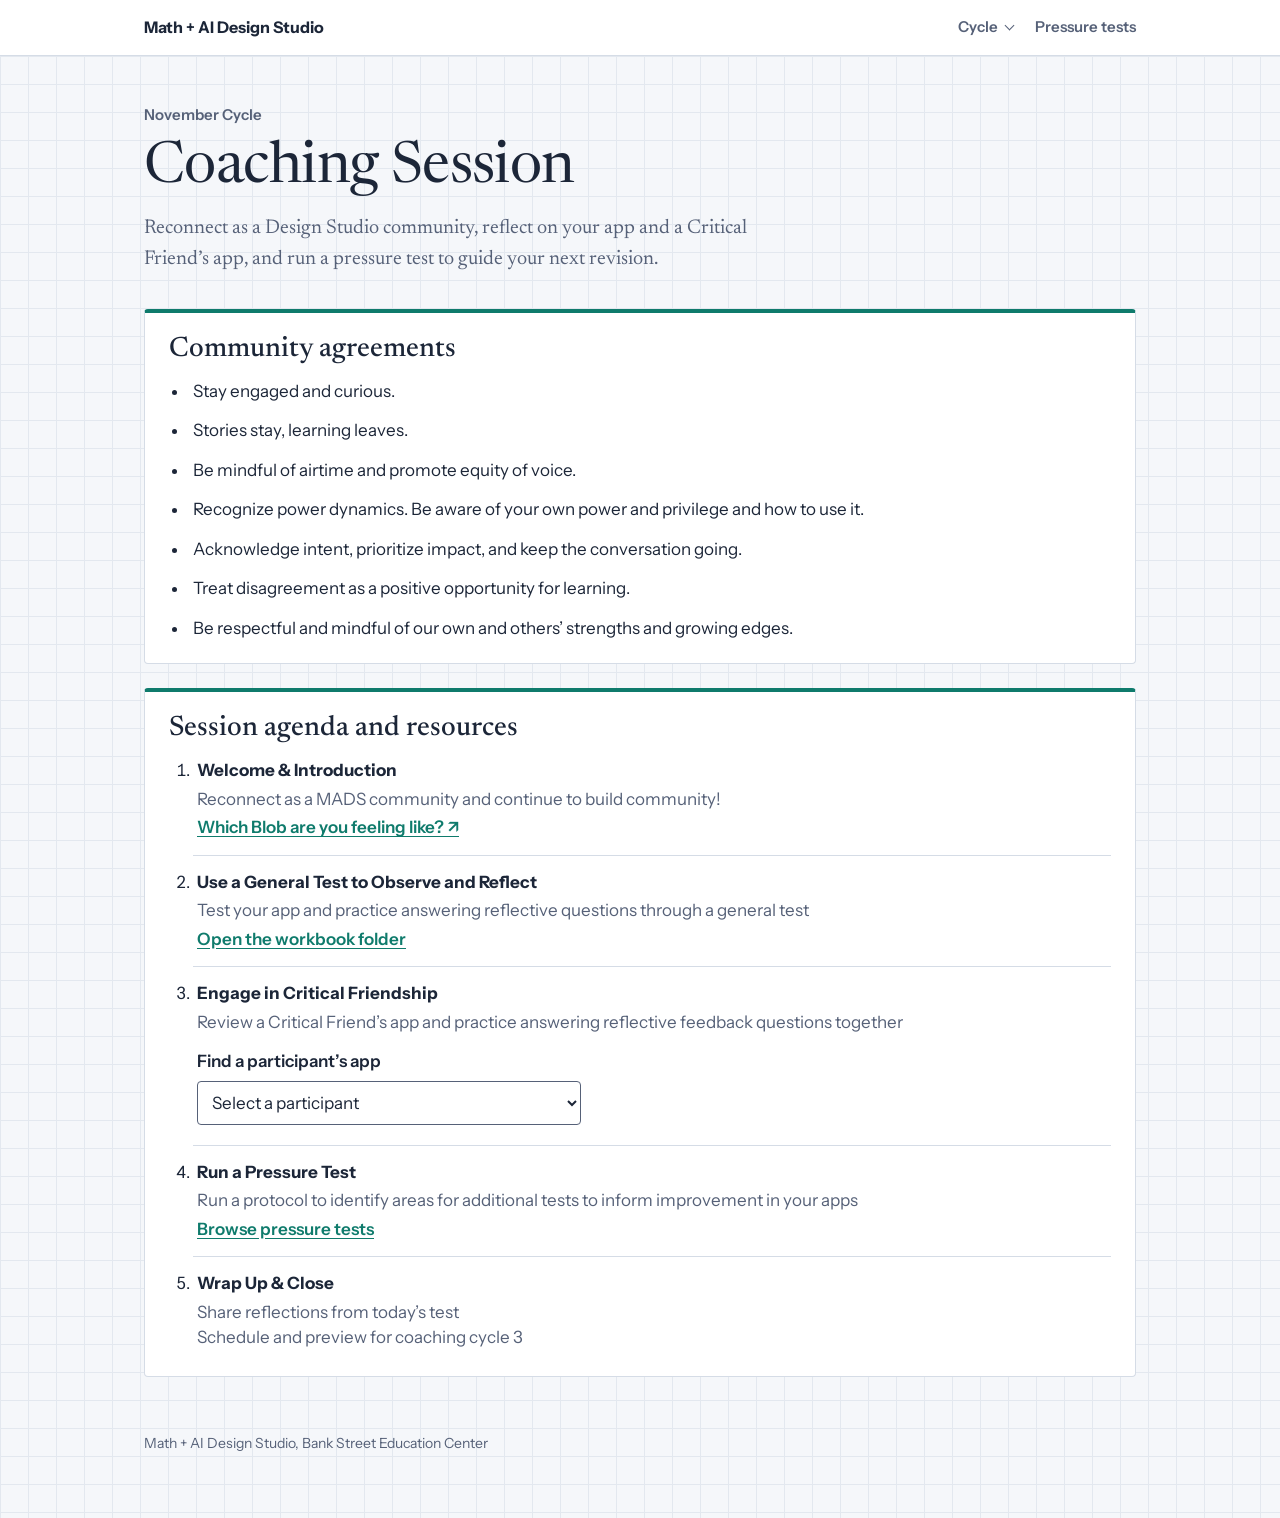
==== index.html @ 02d9fd79 "Add files via upload" ====
<!DOCTYPE html>
<html lang="en">
<head>
<meta charset="utf-8">
<meta name="viewport" content="width=device-width, initial-scale=1, viewport-fit=cover">
<title>November Cycle · Math + AI Design Studio</title>
<link rel="preconnect" href="https://fonts.googleapis.com">
<link rel="preconnect" href="https://fonts.gstatic.com" crossorigin>
<link href="https://fonts.googleapis.com/css2?family=Instrument+Sans:wght@400;500;600;700&family=Newsreader:ital,opsz,wght@0,6..72,400;0,6..72,500;1,6..72,400&display=swap" rel="stylesheet">
<link rel="stylesheet" href="/styles.css">
</head>
<body>
<nav class="site-nav" id="site-nav" aria-label="Studio navigation">
  <div class="inner">
    <span class="brand">Math + AI Design Studio</span>
    <ul>
      <li>
        <details class="cycle-menu">
          <summary>Cycle</summary>
          <ul class="cycle-options">
            <li><a href="/" aria-current="page">November Cycle</a></li>
            <li><a href="/december-cycle.html">December Cycle</a></li>
          </ul>
        </details>
      </li>
      <li><a href="/pressure-tests.html">Pressure tests</a></li>
    </ul>
  </div>
</nav>
<main class="wrap">
  <p class="coach-date">November Cycle</p>
  <h1>Coaching Session</h1>
  <p class="lede">Reconnect as a Design Studio community, reflect on your app and a Critical Friend’s app, and run a pressure test to guide your next revision.</p>
  <div class="coach-sections">
    <section class="coach-card" aria-labelledby="agreements">
      <h2 id="agreements">Community agreements</h2>
      <ul>
        <li>Stay engaged and curious.</li>
        <li>Stories stay, learning leaves.</li>
        <li>Be mindful of airtime and promote equity of voice.</li>
        <li>Recognize power dynamics. Be aware of your own power and privilege and how to use it.</li>
        <li>Acknowledge intent, prioritize impact, and keep the conversation going.</li>
        <li>Treat disagreement as a positive opportunity for learning.</li>
        <li>Be respectful and mindful of our own and others’ strengths and growing edges.</li>
      </ul>
    </section>
    <section class="coach-card" aria-labelledby="agenda">
      <h2 id="agenda">Session agenda and resources</h2>
      <ol>
        <li>
          <strong>Welcome &amp; Introduction</strong>
          <p>Reconnect as a MADS community and continue to build community!</p>
          <a href="/community-builder.jpg" target="_blank" rel="noopener">Which Blob are you feeling like? ↗</a>
        </li>
        <li><strong>Use a General Test to Observe and Reflect</strong><p>Test your app and practice answering reflective questions through a general test</p><a href="https://drive.google.com/drive/folders/16E3MkSTZ6nrA0XToG_ytbU8cbanshDM-?usp=sharing">Open the workbook folder</a></li>
        <li>
          <strong>Engage in Critical Friendship</strong>
          <p>Review a Critical Friend’s app and practice answering reflective feedback questions together</p>
          <div class="participant-apps">
            <label for="participant-name">Find a participant’s app</label>
            <select id="participant-name" disabled>
              <option value="">Select a participant</option>
            </select>
            <p class="participant-status" id="participant-status" role="status"></p>
            <div aria-live="polite">
              <div class="participant-result" id="participant-result" hidden>
                <a id="participant-app" target="_blank" rel="noopener noreferrer"></a>
                <a href="https://drive.google.com/drive/folders/16E3MkSTZ6nrA0XToG_ytbU8cbanshDM-?usp=sharing" target="_blank" rel="noopener noreferrer">Open participant workbooks ↗</a>
              </div>
            </div>
            <noscript><p>Enable JavaScript to look up a participant’s app.</p></noscript>
          </div>
        </li>
        <li><strong>Run a Pressure Test</strong><p>Run a protocol to identify areas for additional tests to inform improvement in your apps</p><a href="/pressure-tests.html">Browse pressure tests</a></li>
        <li><strong>Wrap Up &amp; Close</strong><p>Share reflections from today’s test<br>Schedule and preview for coaching cycle 3</p></li>
      </ol>
    </section>
  </div>
  <footer>Math + AI Design Studio, Bank Street Education Center</footer>
</main>
<script src="./participant-apps.js" defer></script>
<script src="/cycle-menu.js" defer></script>
</body>
</html>
---- styles.css ----
:root{
  --bg:#F5F7FA; --grid:#E3E8EF; --surface:#FFFFFF; --ink:#1C2638; --muted:#566178; --line:#D5DCE6;
  --c-bias:#7A4FB5; --c-syc:#C2410C; --c-tp:#0F7B6C;
  --chip:#EEF1F6; --onaccent:#FFFFFF;
  --serif:"Newsreader", Georgia, "Times New Roman", serif;
  --sans:"Instrument Sans", "Helvetica Neue", Arial, sans-serif;
  color-scheme: light;
  box-sizing:border-box;
  padding-top:env(safe-area-inset-top,0px);
  padding-bottom:env(safe-area-inset-bottom,0px);
}
@media (prefers-color-scheme: dark){
  :root:not([data-theme="light"]){
    --bg:#121821; --grid:#1C2430; --surface:#18202C; --ink:#E7ECF3; --muted:#A3AEBF; --line:#2C3747;
    --c-bias:#B794E8; --c-syc:#F08A55; --c-tp:#4CC3B0; --chip:#222C3A; --onaccent:#121821; color-scheme:dark;
  }
}
:root[data-theme="dark"]{
  --bg:#121821; --grid:#1C2430; --surface:#18202C; --ink:#E7ECF3; --muted:#A3AEBF; --line:#2C3747;
  --c-bias:#B794E8; --c-syc:#F08A55; --c-tp:#4CC3B0; --chip:#222C3A; --onaccent:#121821; color-scheme:dark;
}
*,*::before,*::after{box-sizing:inherit}
html{scroll-padding-top:env(safe-area-inset-top,0px)}
body{
  margin:0; background:var(--bg); color:var(--ink); font-family:var(--sans); font-size:17px; line-height:1.5;
  background-image:linear-gradient(var(--grid) 1px, transparent 1px), linear-gradient(90deg, var(--grid) 1px, transparent 1px);
  background-size:28px 28px; min-height:100vh;
}
.wrap{max-width:1040px; margin:0 auto; padding:48px 24px 64px}
h1{font-family:var(--serif); font-weight:400; font-size:clamp(36px,6vw,58px); line-height:1.05; letter-spacing:-.01em; margin:0 0 14px; max-width:18ch}
.lede{font-family:var(--serif); font-size:20px; line-height:1.55; color:var(--muted); max-width:60ch; margin:0 0 14px}
.note{font-size:15px; color:var(--muted); max-width:60ch; margin:0 0 40px}
.draft{display:inline-block; font-size:13px; font-weight:600; color:var(--accent); border:1px solid var(--accent); border-radius:999px; padding:2px 10px; vertical-align:middle}

.cats{display:grid; grid-template-columns:repeat(auto-fill,minmax(min(100%, 290px),1fr)); gap:18px}
.cat{
  all:unset; box-sizing:border-box; cursor:pointer; display:flex; flex-direction:column; gap:10px;
  background:var(--surface); border:1px solid var(--line); border-radius:4px; padding:22px 22px 20px 28px;
  position:relative; min-height:200px; transition:transform .15s ease, border-color .15s ease;
}
.cat::before{content:""; position:absolute; left:0; top:0; bottom:0; width:6px; background:var(--accent); border-radius:4px 0 0 4px}
.cat:hover{transform:translateY(-2px); border-color:var(--accent)}
.cat:focus-visible,.test:focus-visible,button:focus-visible{outline:3px solid var(--accent, var(--c-syc)); outline-offset:3px}
.cat h2{font-family:var(--serif); font-weight:500; font-size:28px; line-height:1.15; margin:0}
.cat p{margin:0; color:var(--muted); font-size:16px}
.count{margin-top:auto; font-size:14px; font-weight:600; color:var(--accent)}

.back{all:unset; cursor:pointer; font-size:15px; font-weight:600; color:var(--muted); display:inline-flex; align-items:center; gap:8px; margin-bottom:26px; padding:6px 2px}
.back:hover{color:var(--ink)}
.cat-head{border-left:6px solid var(--accent); padding-left:20px; margin-bottom:34px}
.cat-head h1{margin-bottom:10px}
.tests{display:grid; grid-template-columns:repeat(auto-fill,minmax(min(100%, 300px),1fr)); gap:16px}
.test{
  all:unset; box-sizing:border-box; cursor:pointer; background:var(--surface); border:1px solid var(--line);
  border-top:4px solid var(--accent); border-radius:4px; padding:20px; display:flex; flex-direction:column; gap:8px; transition:border-color .15s ease;
}
.test:hover{border-color:var(--accent)}
.test .num{font-size:14px; font-weight:600; color:var(--accent)}
.test h3{font-family:var(--serif); font-weight:500; font-size:23px; line-height:1.2; margin:0}
.test p{margin:0; color:var(--muted); font-size:16px}

.overlay{position:fixed; inset:0; z-index:20; background:var(--bg); overflow-y:auto; padding-top:env(safe-area-inset-top,0px); padding-bottom:env(safe-area-inset-bottom,0px); animation:rise .22s ease-out}
@keyframes rise{from{opacity:0; transform:translateY(16px)} to{opacity:1; transform:none}}
@media (prefers-reduced-motion: reduce){ .overlay{animation:none} .cat{transition:none} }
.sheet{max-width:820px; margin:0 auto; padding:28px 24px 72px}
.close{all:unset; cursor:pointer; position:sticky; top:12px; float:right; width:44px; height:44px; border-radius:50%; display:grid; place-items:center; background:var(--surface); border:1px solid var(--line); color:var(--ink); z-index:2}
.close:hover{border-color:var(--accent)}
.sheet .num{font-size:15px; font-weight:600; color:var(--accent); margin:8px 0 6px}
.sheet h1{margin-bottom:16px}
.purpose{font-family:var(--serif); font-size:20px; line-height:1.6; margin:0 0 30px; max-width:62ch}
h2.sec{font-family:var(--serif); font-weight:500; font-size:28px; margin:44px 0 6px}
.sec-note{color:var(--muted); font-size:16px; margin:0 0 16px}
.steps{list-style:none; counter-reset:s; margin:0; padding:0}
.steps li{counter-increment:s; position:relative; padding:14px 0 14px 54px; border-top:1px solid var(--line); font-size:17px; line-height:1.55}
.steps li:last-child{border-bottom:1px solid var(--line)}
.steps li::before{content:counter(s); position:absolute; left:0; top:12px; width:34px; height:34px; border-radius:50%; background:var(--accent); color:var(--onaccent); font-weight:700; font-size:16px; display:grid; place-items:center}
.steps li.general{counter-increment:none}
.steps li.general::before{content:"✓"}
.steps li b{font-weight:600}
.tablewrap{overflow-x:auto; background:var(--surface); border:1px solid var(--line); border-radius:4px}
table{border-collapse:collapse; width:100%; min-width:600px; font-size:16px}
th,td{text-align:left; vertical-align:top; padding:12px 14px; border-bottom:1px solid var(--line)}
tr:last-child td{border-bottom:none}
th{font-size:14px; font-weight:600; color:var(--muted); background:var(--chip)}
td:first-child{font-weight:600; width:22%}
td.ex{font-family:var(--serif); font-style:italic; font-size:17px}
.questions{background:var(--surface); border:1px solid var(--line); border-left:6px solid var(--accent); border-radius:4px; padding:6px 20px}
.questions p{margin:12px 0; font-family:var(--serif); font-size:19px}
.revise{font-size:17px; margin:18px 0 0; max-width:62ch}
.actions{display:flex; flex-wrap:wrap; gap:12px; margin-top:36px}
.workbook{font:600 16px var(--sans); padding:14px 22px; border-radius:4px; background:var(--accent); color:var(--onaccent); text-decoration:none; border:1px solid var(--accent)}
.workbook:hover{filter:brightness(1.08)}
.workbook:focus-visible{outline:3px solid var(--accent); outline-offset:3px}
.results{ font:600 16px var(--sans); padding:14px 22px; border-radius:4px; border:1px dashed var(--line); background:var(--chip); color:var(--muted); cursor:not-allowed}
.results span{font-weight:400}
footer{margin-top:56px; font-size:14px; color:var(--muted)}

.site-nav{border-bottom:1px solid var(--line);background:var(--surface)}
.site-nav .inner{max-width:1040px;margin:auto;padding:12px 24px;display:flex;align-items:center;justify-content:space-between;gap:10px 28px;flex-wrap:wrap}
.brand{font-weight:700;font-size:16px}
.site-nav ul{list-style:none;display:flex;gap:8px 22px;flex-wrap:wrap;margin:0;padding:0}
.site-nav a{color:var(--muted);text-decoration:none;font-size:15px;font-weight:600;padding:4px 0;display:inline-block}
.site-nav a:hover,.site-nav a[aria-current="page"]{color:var(--ink);text-decoration:underline;text-underline-offset:5px}
a:focus-visible,[tabindex="0"]:focus-visible{outline:3px solid var(--c-tp);outline-offset:3px}
.coach-date{margin:0 0 12px;font-size:15px;color:var(--muted);font-weight:600}
.coach-sections{display:grid;gap:24px;margin-top:34px}
.coach-card{background:var(--surface);border:1px solid var(--line);border-top:4px solid var(--c-tp);border-radius:4px;padding:22px 24px}
.coach-card h2{font:500 28px var(--serif);margin:0 0 16px}
.coach-card ol{padding-left:24px;margin:0}
.coach-card ul{padding-left:20px;margin:0}
.coach-card li{padding-left:4px}
.coach-card li+li{margin-top:14px}
.coach-card ol li+li{border-top:1px solid var(--line);padding-top:14px}
.coach-card li p{margin:3px 0;color:var(--muted)}
.coach-card a{color:var(--c-tp);font-weight:600;text-underline-offset:3px}
@media(max-width:450px){.wrap,.sheet{padding-left:16px;padding-right:16px}.site-nav .inner{padding-left:16px;padding-right:16px}.coach-card{padding-left:17px;padding-right:17px}}

.participant-apps{display:grid;justify-items:start;gap:6px;margin:14px 0 4px}
.participant-apps label{font-weight:600}
.participant-apps select{width:min(100%, 24rem);min-height:44px;padding:7px 10px;border:1px solid var(--muted);border-radius:4px;background:var(--surface);color:var(--ink);font:inherit}
.participant-apps select:focus-visible{outline:3px solid var(--c-tp);outline-offset:3px}
.participant-apps .participant-status{margin:0}
.participant-apps .participant-status:empty{display:none}

.participant-result:not([hidden]){display:flex;flex-wrap:wrap;gap:6px 18px}

.cycle-menu{position:relative}
.cycle-menu summary{display:flex;align-items:center;gap:8px;padding:4px 0;color:var(--muted);font-size:15px;font-weight:600;list-style:none;cursor:pointer}
.cycle-menu summary::-webkit-details-marker{display:none}
.cycle-menu summary::after{content:"";width:6px;height:6px;border:solid currentColor;border-width:0 1.5px 1.5px 0;transform:translateY(-2px) rotate(45deg)}
.cycle-menu summary:hover,.cycle-menu[open] summary{color:var(--ink)}
.cycle-menu summary:focus-visible{outline:3px solid var(--c-tp);outline-offset:3px}
.site-nav .cycle-options{display:block;position:absolute;z-index:5;top:100%;left:0;min-width:max-content;padding:4px;border:1px solid var(--line);border-radius:4px;background:var(--surface);box-shadow:0 8px 18px rgb(0 0 0 / 12%)}
.site-nav .cycle-options a{display:block;padding:8px 12px;border-radius:3px}
.site-nav .cycle-options a:hover,.site-nav .cycle-options a[aria-current="page"]{background:var(--chip)}
@media (pointer:coarse){
  .cycle-menu summary,.site-nav .cycle-options a{min-height:44px;align-content:center}
}
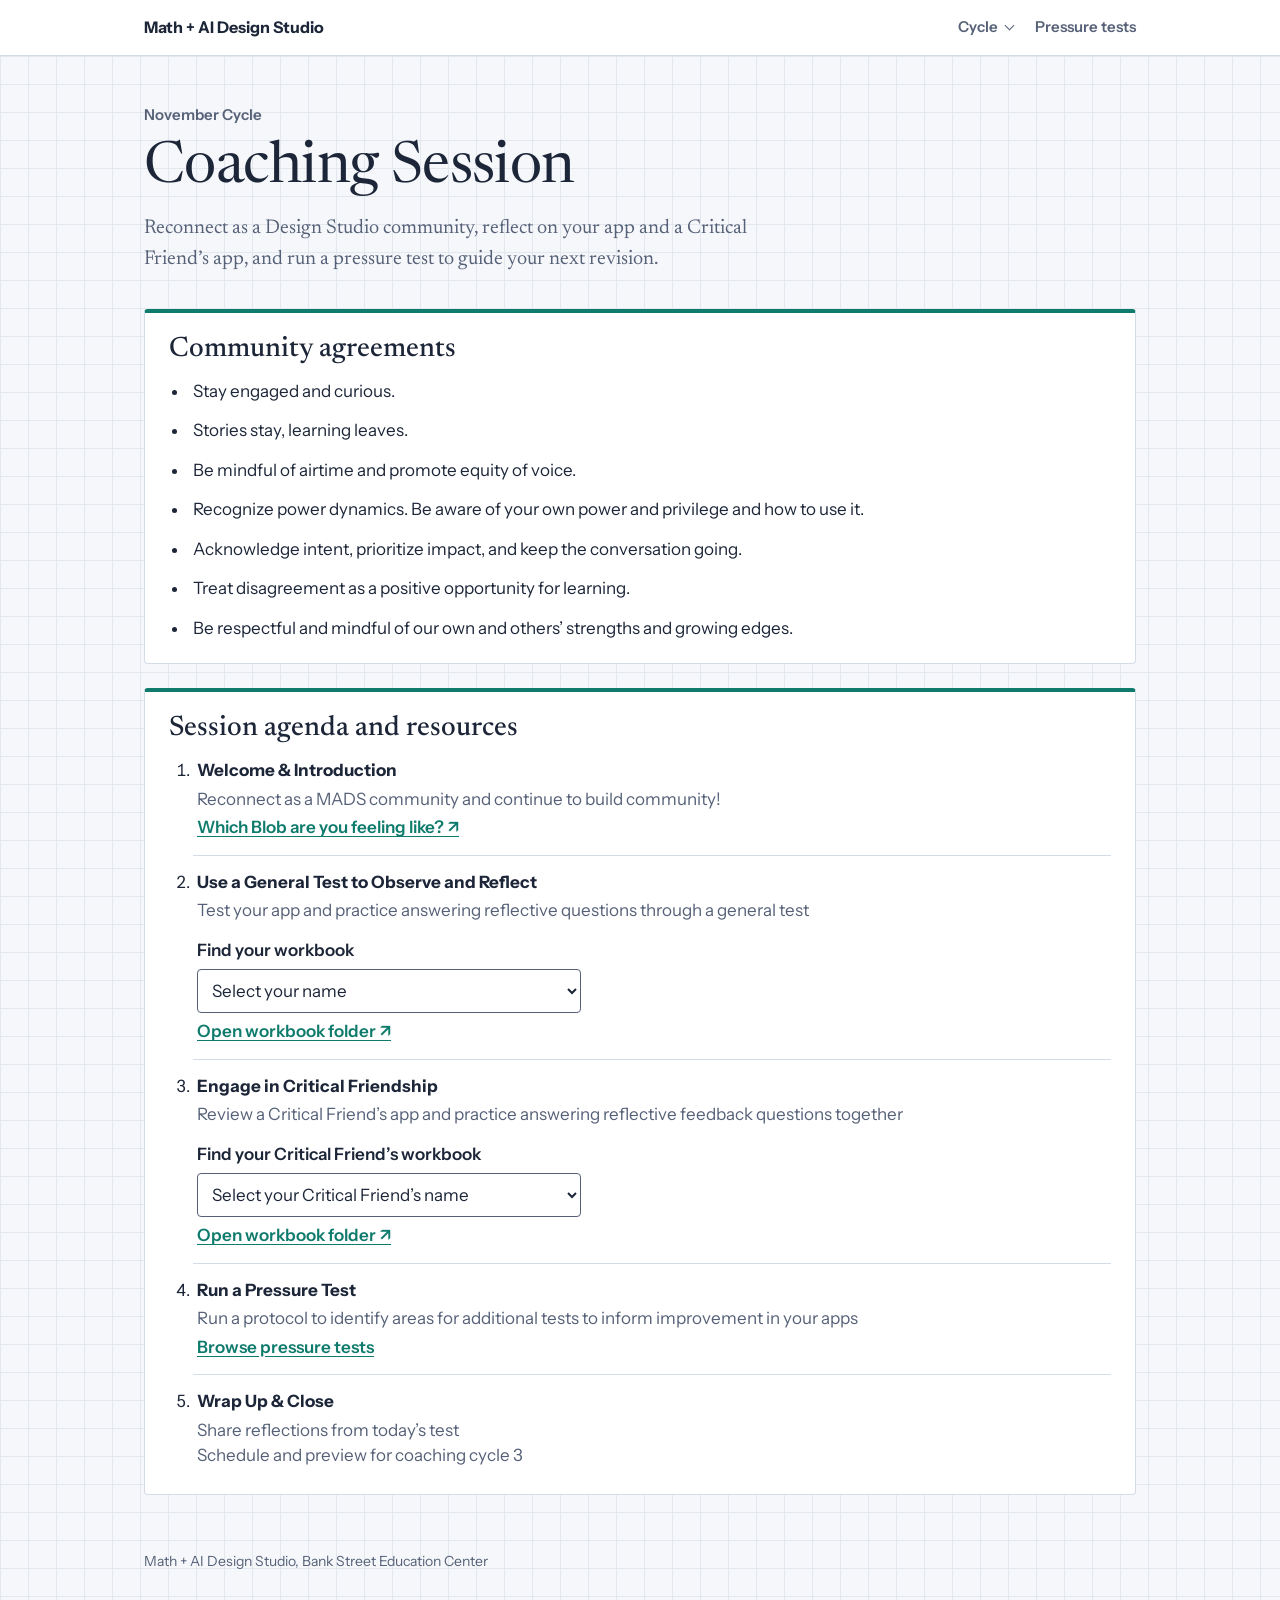
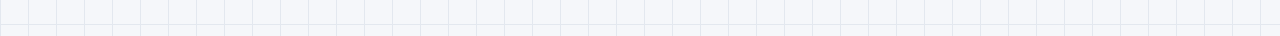
==== commit 2aaec667: "Add files via upload" ====
--- a/index.html
+++ b/index.html
@@ -52,23 +52,35 @@
           <p>Reconnect as a MADS community and continue to build community!</p>
           <a href="/community-builder.jpg" target="_blank" rel="noopener">Which Blob are you feeling like? ↗</a>
         </li>
-        <li><strong>Use a General Test to Observe and Reflect</strong><p>Test your app and practice answering reflective questions through a general test</p><a href="https://drive.google.com/drive/folders/16E3MkSTZ6nrA0XToG_ytbU8cbanshDM-?usp=sharing">Open the workbook folder</a></li>
+        <li>
+          <strong>Use a General Test to Observe and Reflect</strong><p>Test your app and practice answering reflective questions through a general test</p>
+          <div class="participant-apps" data-workbook-lookup>
+            <label for="own-workbook">Find your workbook</label>
+            <select id="own-workbook" disabled>
+              <option value="">Select your name</option>
+            </select>
+            <p class="participant-status" role="status"></p>
+            <div class="participant-result" aria-live="polite">
+              <a data-workbook-link target="_blank" rel="noopener noreferrer" hidden></a>
+              <a href="https://drive.google.com/drive/folders/16E3MkSTZ6nrA0XToG_ytbU8cbanshDM-?usp=sharing" target="_blank" rel="noopener noreferrer">Open workbook folder ↗</a>
+            </div>
+            <noscript><p>Enable JavaScript to look up a workbook by name.</p></noscript>
+          </div>
+        </li>
         <li>
           <strong>Engage in Critical Friendship</strong>
           <p>Review a Critical Friend’s app and practice answering reflective feedback questions together</p>
-          <div class="participant-apps">
-            <label for="participant-name">Find a participant’s app</label>
-            <select id="participant-name" disabled>
-              <option value="">Select a participant</option>
+          <div class="participant-apps" data-workbook-lookup>
+            <label for="critical-friend-workbook">Find your Critical Friend’s workbook</label>
+            <select id="critical-friend-workbook" disabled>
+              <option value="">Select your Critical Friend’s name</option>
             </select>
-            <p class="participant-status" id="participant-status" role="status"></p>
-            <div aria-live="polite">
-              <div class="participant-result" id="participant-result" hidden>
-                <a id="participant-app" target="_blank" rel="noopener noreferrer"></a>
-                <a href="https://drive.google.com/drive/folders/16E3MkSTZ6nrA0XToG_ytbU8cbanshDM-?usp=sharing" target="_blank" rel="noopener noreferrer">Open participant workbooks ↗</a>
-              </div>
+            <p class="participant-status" role="status"></p>
+            <div class="participant-result" aria-live="polite">
+              <a data-workbook-link target="_blank" rel="noopener noreferrer" hidden></a>
+              <a href="https://drive.google.com/drive/folders/16E3MkSTZ6nrA0XToG_ytbU8cbanshDM-?usp=sharing" target="_blank" rel="noopener noreferrer">Open workbook folder ↗</a>
             </div>
-            <noscript><p>Enable JavaScript to look up a participant’s app.</p></noscript>
+            <noscript><p>Enable JavaScript to look up a workbook by name.</p></noscript>
           </div>
         </li>
         <li><strong>Run a Pressure Test</strong><p>Run a protocol to identify areas for additional tests to inform improvement in your apps</p><a href="/pressure-tests.html">Browse pressure tests</a></li>
@@ -78,7 +90,7 @@
   </div>
   <footer>Math + AI Design Studio, Bank Street Education Center</footer>
 </main>
-<script src="./participant-apps.js" defer></script>
+<script src="./participant-workbooks.js" defer></script>
 <script src="/cycle-menu.js" defer></script>
 </body>
 </html>
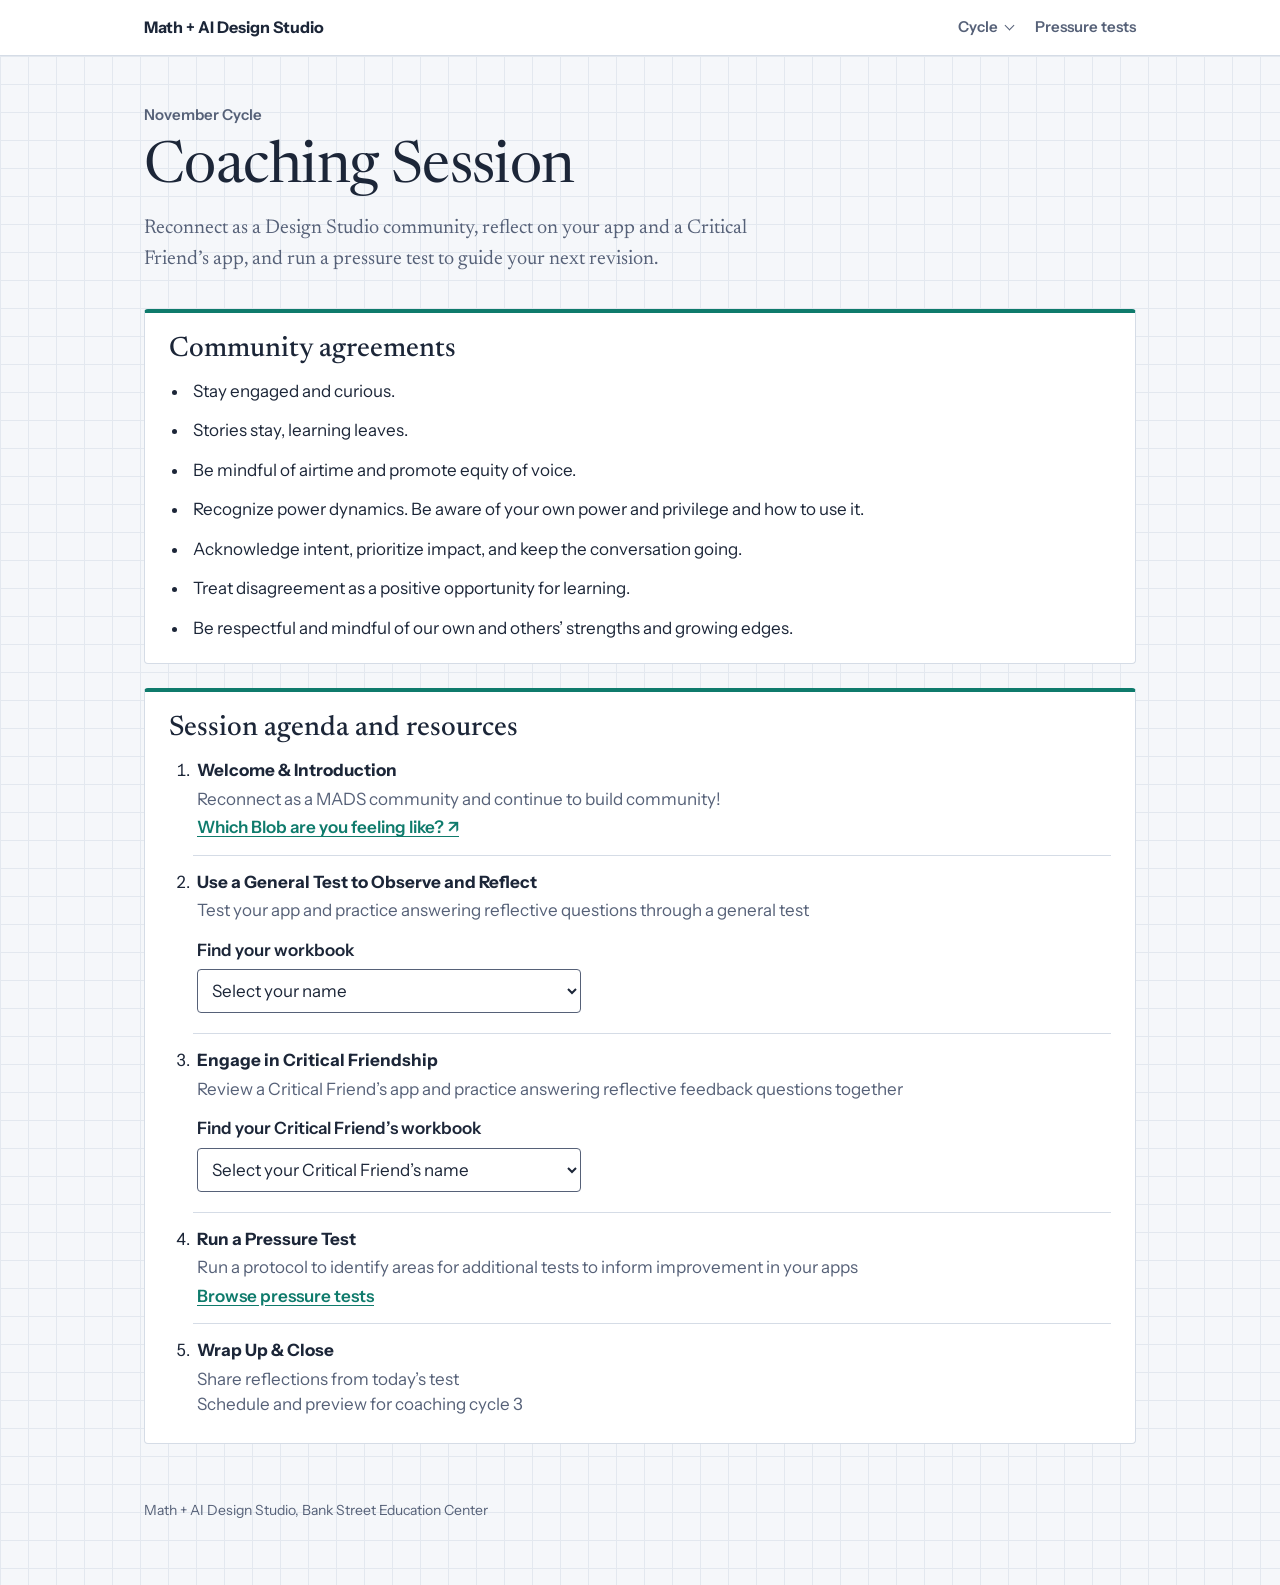
==== commit 484c0a1e: "Add files via upload" ====
--- a/index.html
+++ b/index.html
@@ -62,7 +62,6 @@
             <p class="participant-status" role="status"></p>
             <div class="participant-result" aria-live="polite">
               <a data-workbook-link target="_blank" rel="noopener noreferrer" hidden></a>
-              <a href="https://drive.google.com/drive/folders/16E3MkSTZ6nrA0XToG_ytbU8cbanshDM-?usp=sharing" target="_blank" rel="noopener noreferrer">Open workbook folder ↗</a>
             </div>
             <noscript><p>Enable JavaScript to look up a workbook by name.</p></noscript>
           </div>
@@ -78,7 +77,6 @@
             <p class="participant-status" role="status"></p>
             <div class="participant-result" aria-live="polite">
               <a data-workbook-link target="_blank" rel="noopener noreferrer" hidden></a>
-              <a href="https://drive.google.com/drive/folders/16E3MkSTZ6nrA0XToG_ytbU8cbanshDM-?usp=sharing" target="_blank" rel="noopener noreferrer">Open workbook folder ↗</a>
             </div>
             <noscript><p>Enable JavaScript to look up a workbook by name.</p></noscript>
           </div>
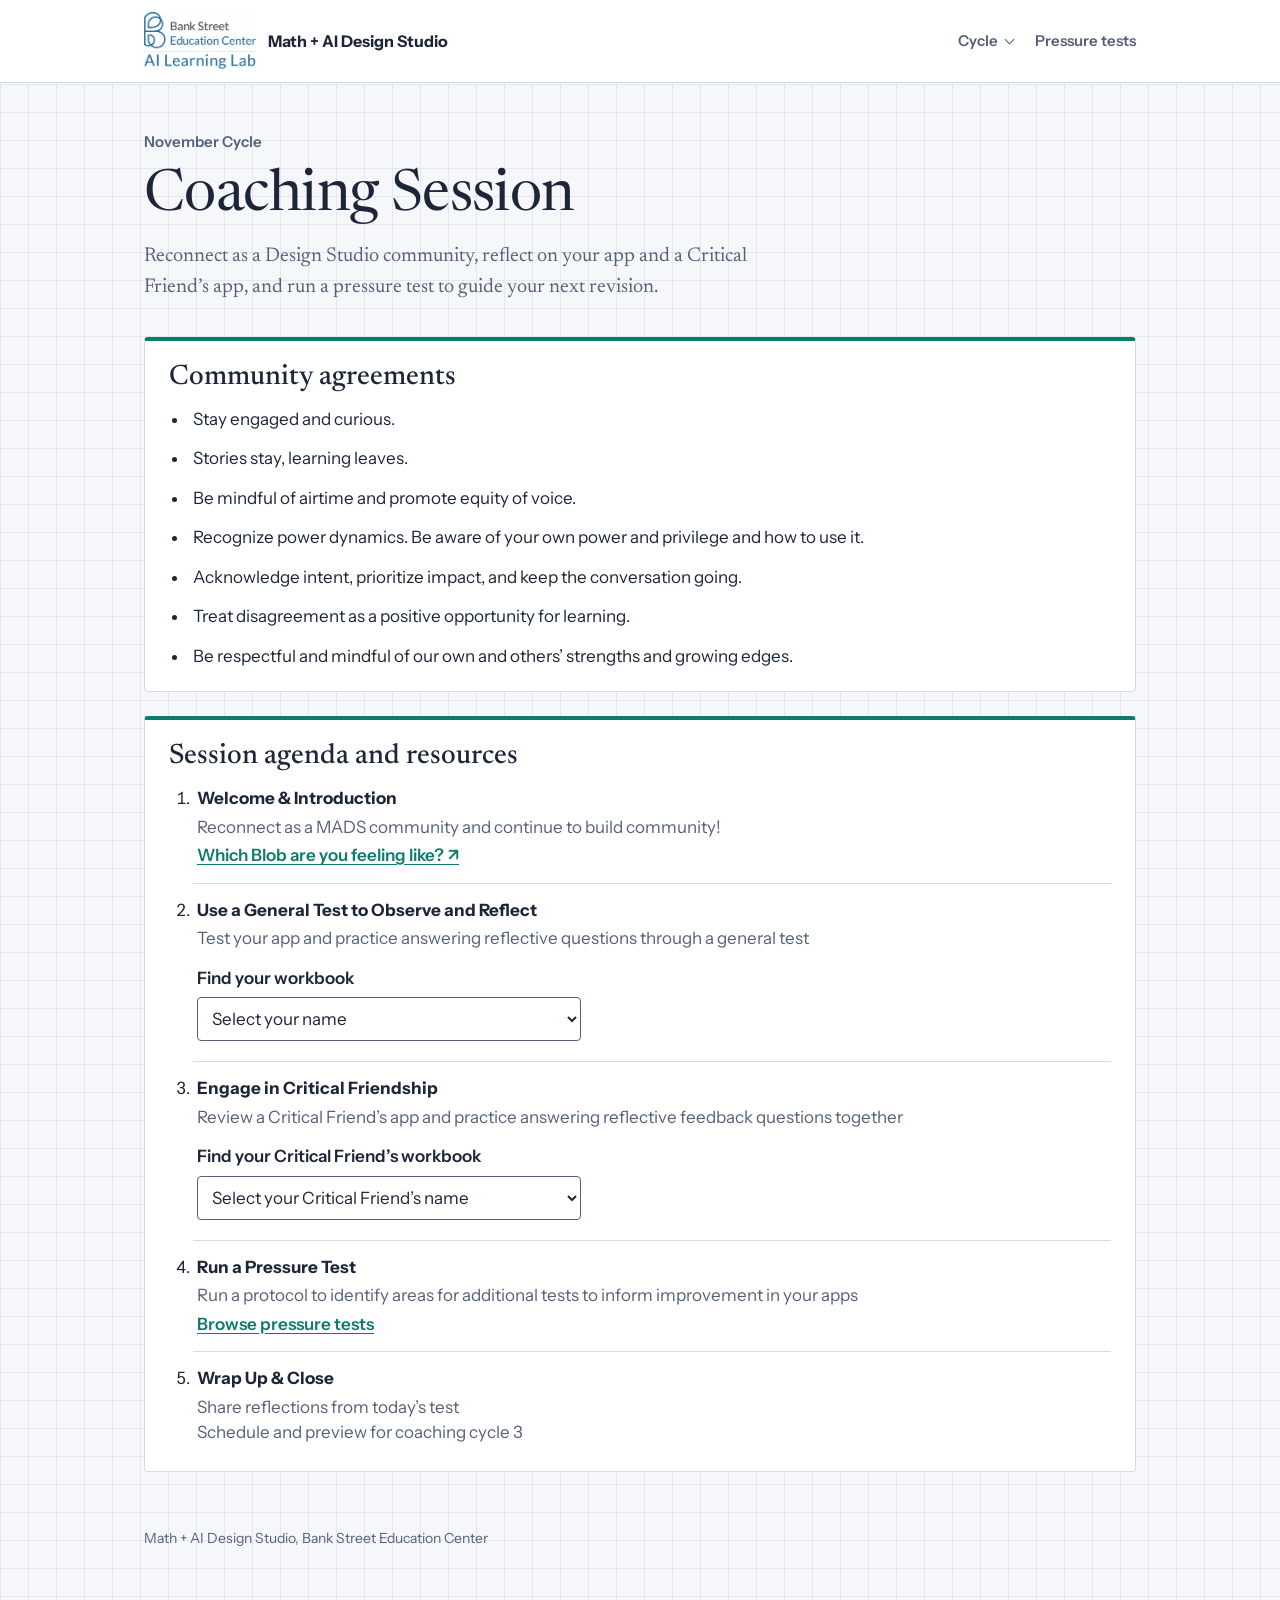
==== commit cfecd51e: "Add files via upload" ====
--- a/index.html
+++ b/index.html
@@ -12,7 +12,10 @@
 <body>
 <nav class="site-nav" id="site-nav" aria-label="Studio navigation">
   <div class="inner">
-    <span class="brand">Math + AI Design Studio</span>
+    <span class="brand">
+      <img src="/ed-center-ai-logo.jpg" alt="Bank Street Education Center AI Learning Lab" width="512" height="266">
+      <span>Math + AI Design Studio</span>
+    </span>
     <ul>
       <li>
         <details class="cycle-menu">
--- a/styles.css
+++ b/styles.css
@@ -97,7 +97,8 @@
 
 .site-nav{border-bottom:1px solid var(--line);background:var(--surface)}
 .site-nav .inner{max-width:1040px;margin:auto;padding:12px 24px;display:flex;align-items:center;justify-content:space-between;gap:10px 28px;flex-wrap:wrap}
-.brand{font-weight:700;font-size:16px}
+.brand{display:inline-flex;align-items:center;gap:12px;max-width:100%;font-weight:700;font-size:16px}
+.brand img{display:block;flex:none;width:clamp(88px, 20vw, 112px);height:auto}
 .site-nav ul{list-style:none;display:flex;gap:8px 22px;flex-wrap:wrap;margin:0;padding:0}
 .site-nav a{color:var(--muted);text-decoration:none;font-size:15px;font-weight:600;padding:4px 0;display:inline-block}
 .site-nav a:hover,.site-nav a[aria-current="page"]{color:var(--ink);text-decoration:underline;text-underline-offset:5px}
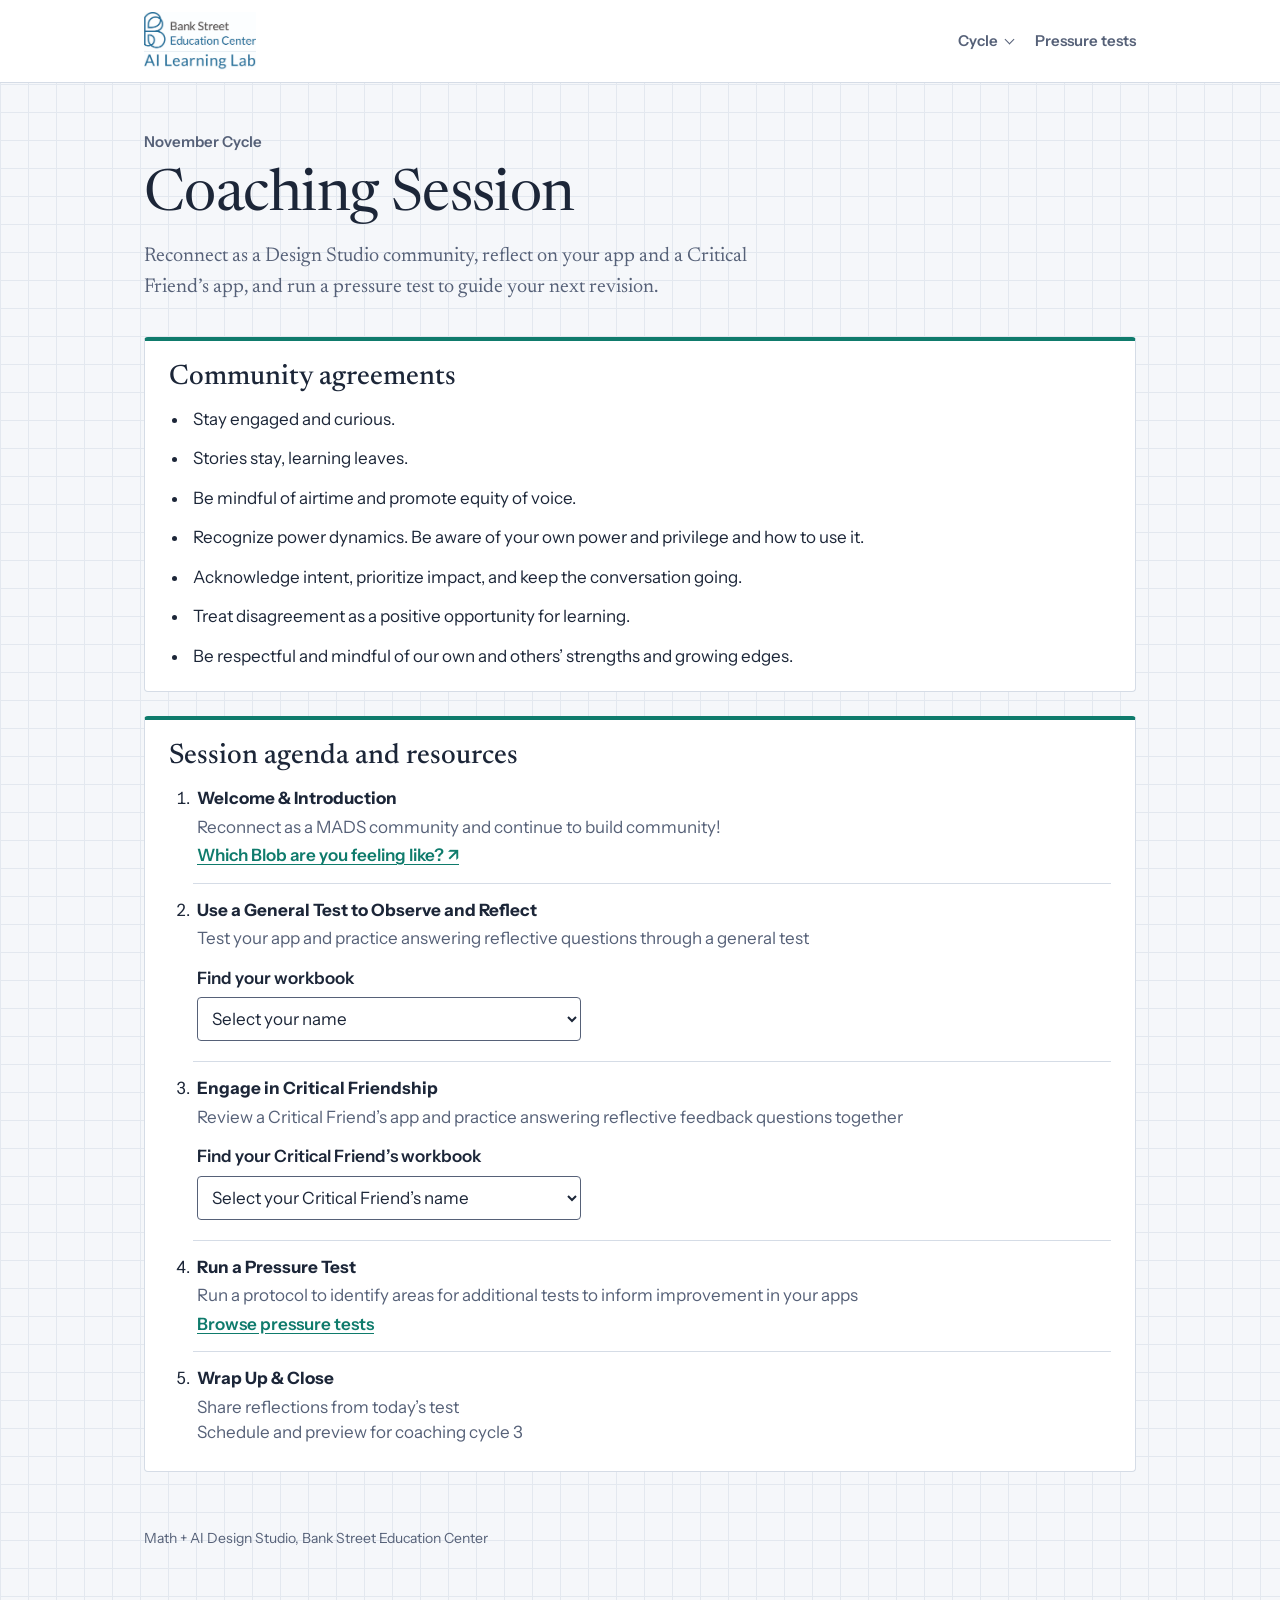
==== commit f0812ff1: "Add files via upload" ====
--- a/index.html
+++ b/index.html
@@ -14,7 +14,6 @@
   <div class="inner">
     <span class="brand">
       <img src="/ed-center-ai-logo.jpg" alt="Bank Street Education Center AI Learning Lab" width="512" height="266">
-      <span>Math + AI Design Studio</span>
     </span>
     <ul>
       <li>
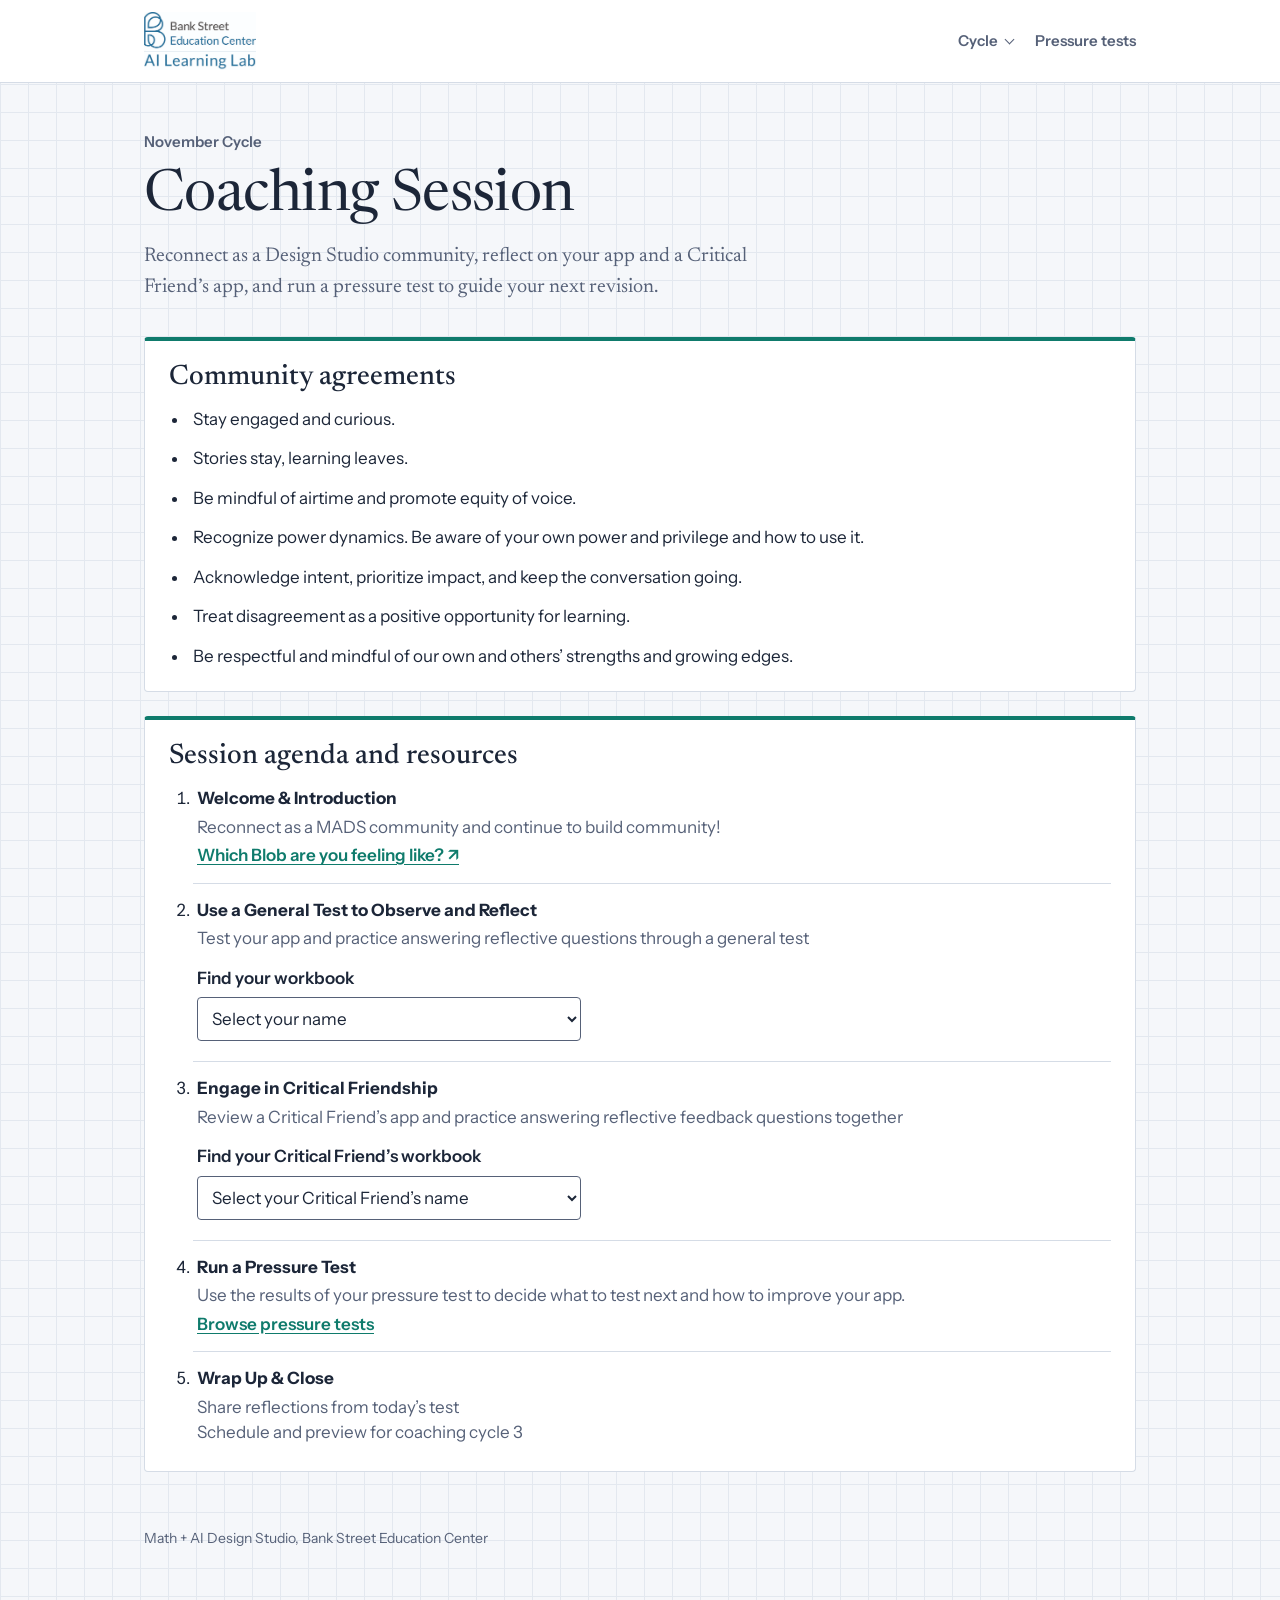
==== commit dcf68159: "Add files via upload" ====
--- a/index.html
+++ b/index.html
@@ -83,7 +83,7 @@
             <noscript><p>Enable JavaScript to look up a workbook by name.</p></noscript>
           </div>
         </li>
-        <li><strong>Run a Pressure Test</strong><p>Run a protocol to identify areas for additional tests to inform improvement in your apps</p><a href="/pressure-tests.html">Browse pressure tests</a></li>
+        <li><strong>Run a Pressure Test</strong><p>Use the results of your pressure test to decide what to test next and how to improve your app.</p><a href="/pressure-tests.html">Browse pressure tests</a></li>
         <li><strong>Wrap Up &amp; Close</strong><p>Share reflections from today’s test<br>Schedule and preview for coaching cycle 3</p></li>
       </ol>
     </section>
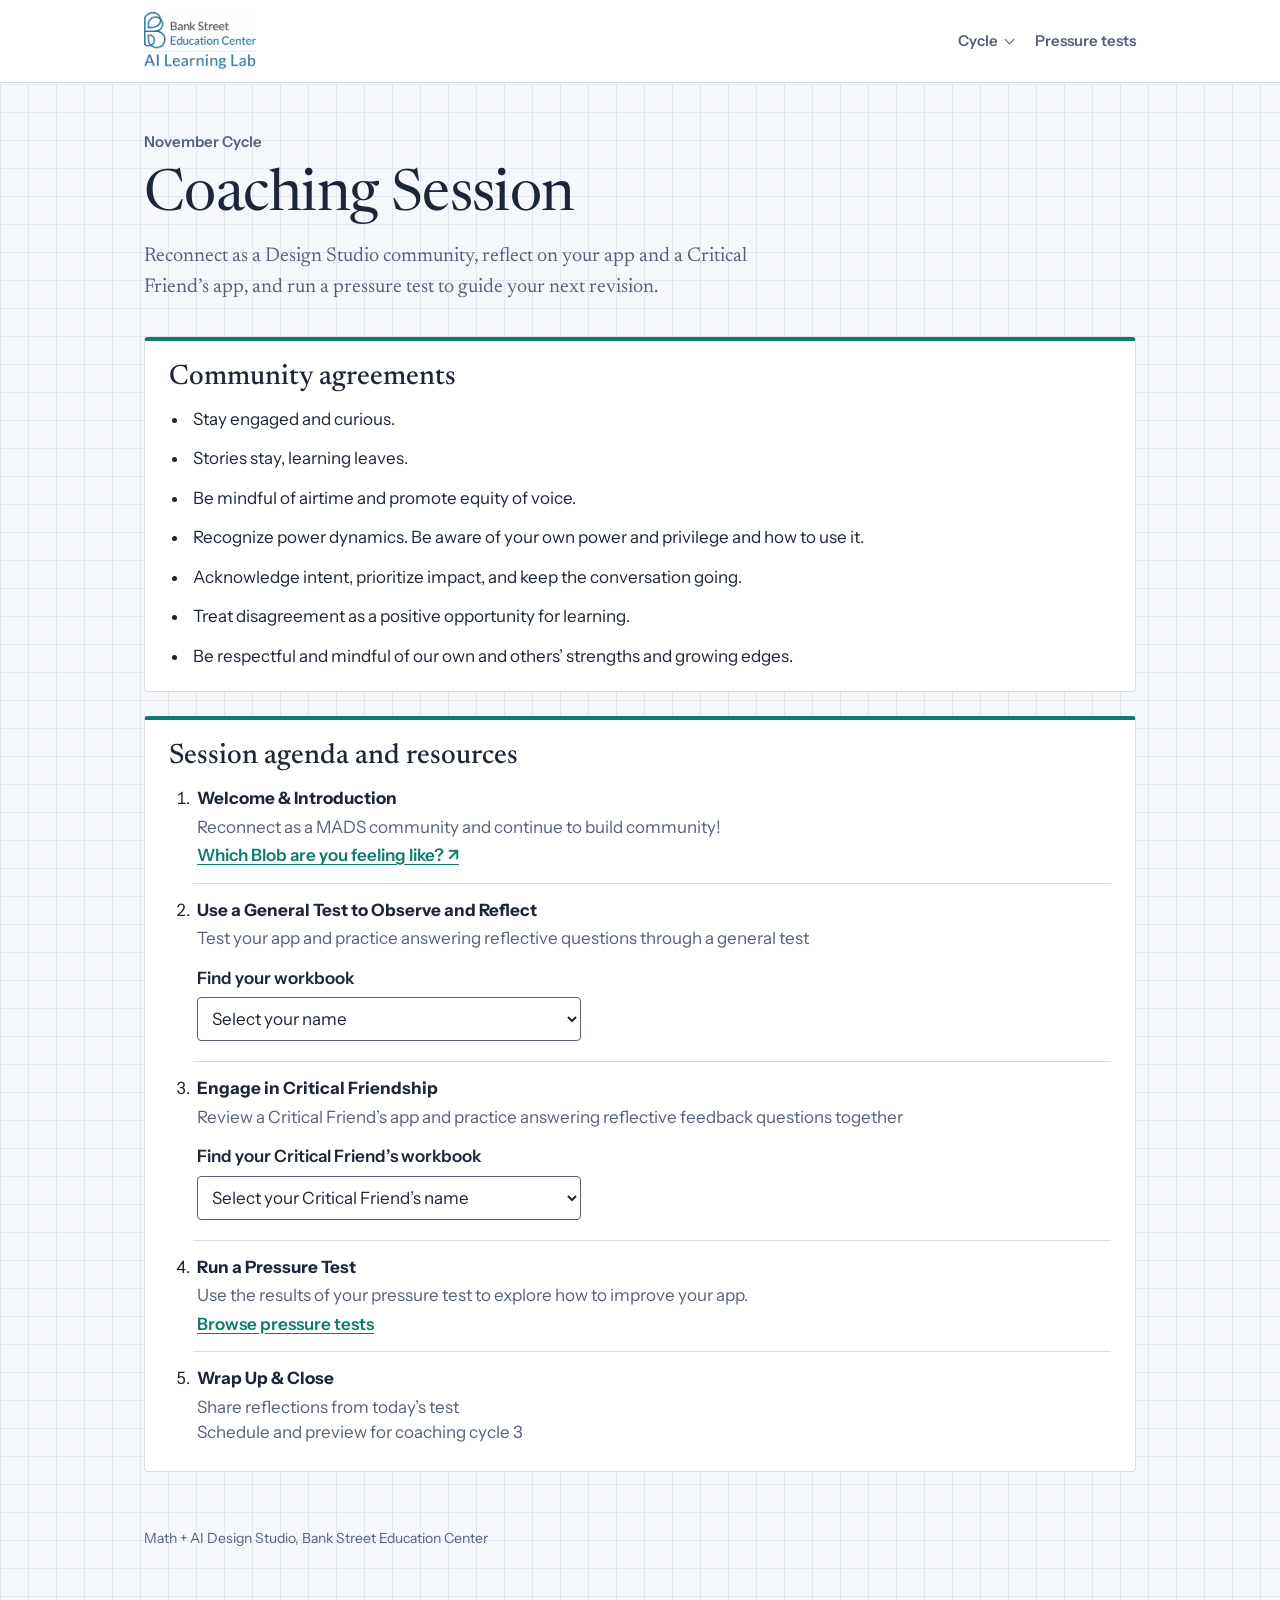
==== commit 803dd621: "Add files via upload" ====
--- a/index.html
+++ b/index.html
@@ -83,7 +83,7 @@
             <noscript><p>Enable JavaScript to look up a workbook by name.</p></noscript>
           </div>
         </li>
-        <li><strong>Run a Pressure Test</strong><p>Use the results of your pressure test to decide what to test next and how to improve your app.</p><a href="/pressure-tests.html">Browse pressure tests</a></li>
+        <li><strong>Run a Pressure Test</strong><p>Use the results of your pressure test to explore how to improve your app.</p><a href="/pressure-tests.html">Browse pressure tests</a></li>
         <li><strong>Wrap Up &amp; Close</strong><p>Share reflections from today’s test<br>Schedule and preview for coaching cycle 3</p></li>
       </ol>
     </section>
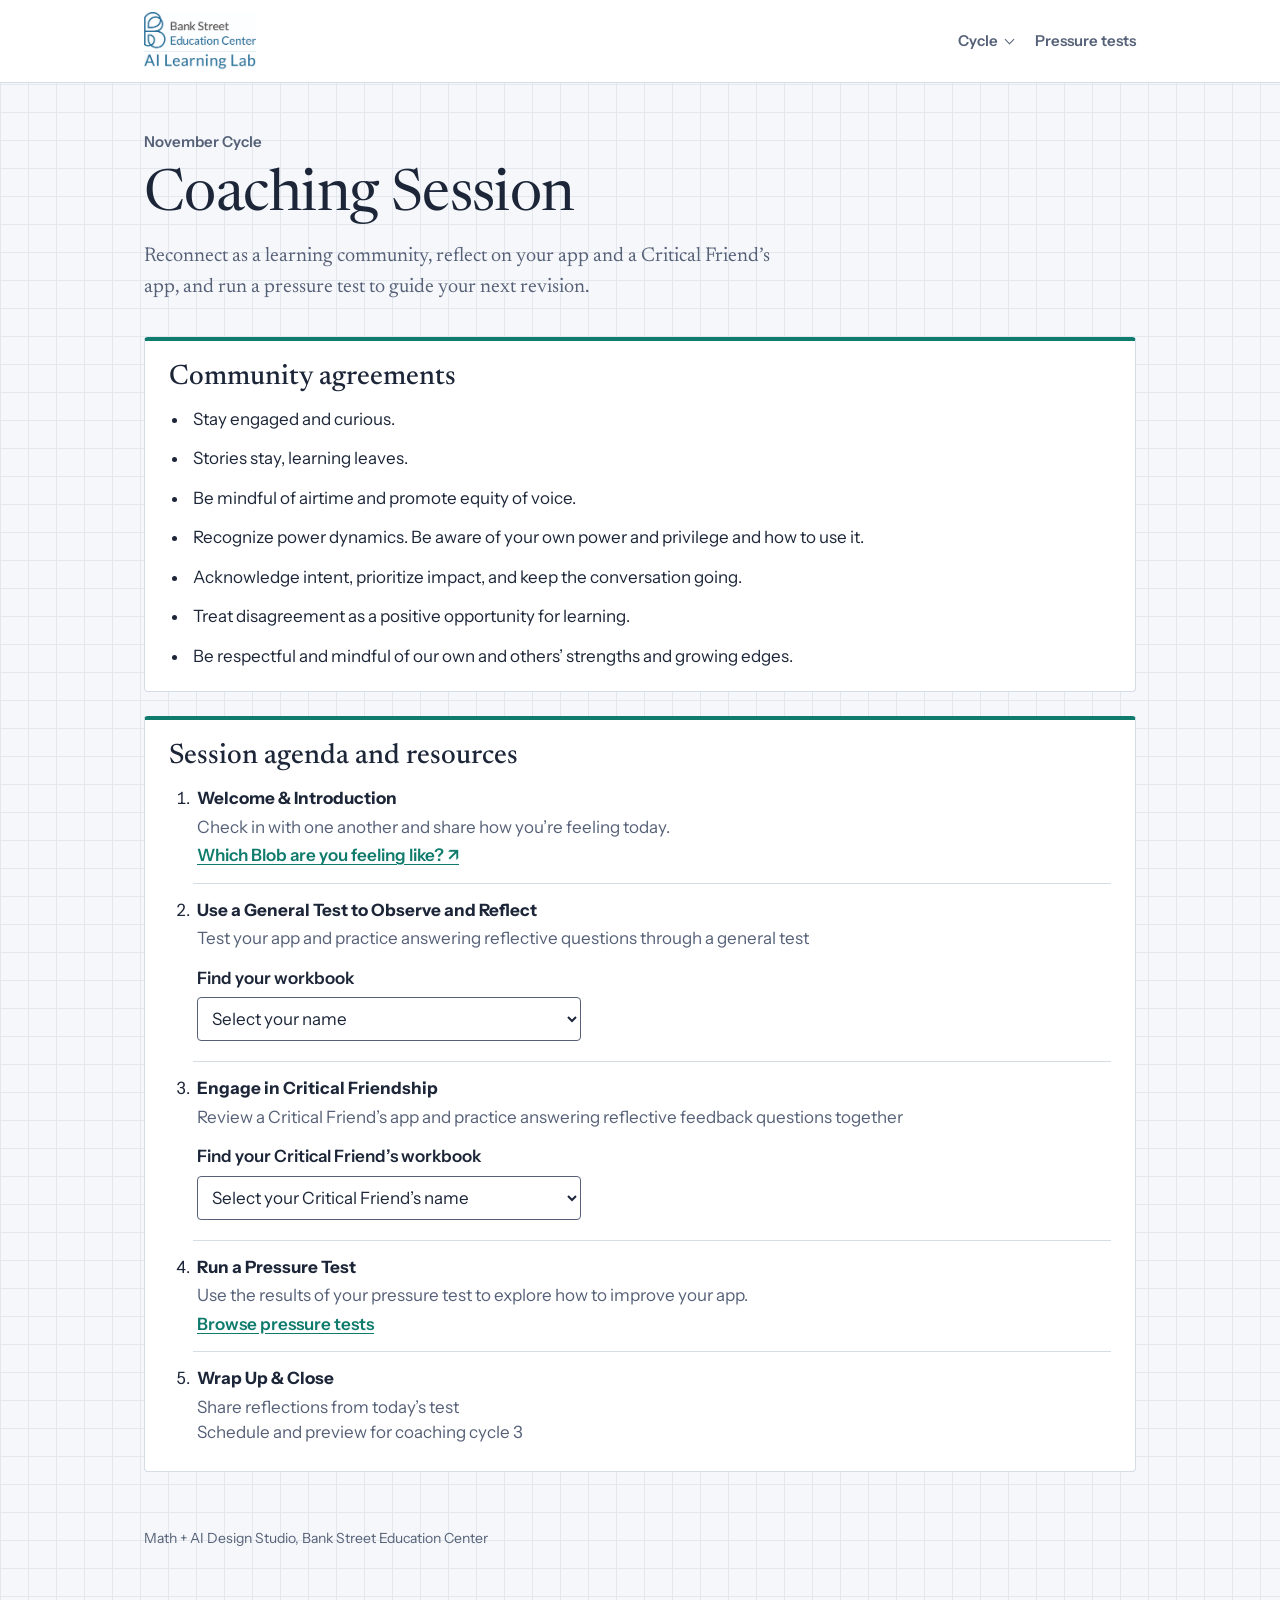
==== commit bd4a6389: "Add files via upload" ====
--- a/index.html
+++ b/index.html
@@ -32,7 +32,7 @@
 <main class="wrap">
   <p class="coach-date">November Cycle</p>
   <h1>Coaching Session</h1>
-  <p class="lede">Reconnect as a Design Studio community, reflect on your app and a Critical Friend’s app, and run a pressure test to guide your next revision.</p>
+  <p class="lede">Reconnect as a learning community, reflect on your app and a Critical Friend’s app, and run a pressure test to guide your next revision.</p>
   <div class="coach-sections">
     <section class="coach-card" aria-labelledby="agreements">
       <h2 id="agreements">Community agreements</h2>
@@ -51,7 +51,7 @@
       <ol>
         <li>
           <strong>Welcome &amp; Introduction</strong>
-          <p>Reconnect as a MADS community and continue to build community!</p>
+          <p>Check in with one another and share how you’re feeling today.</p>
           <a href="/community-builder.jpg" target="_blank" rel="noopener">Which Blob are you feeling like? ↗</a>
         </li>
         <li>
